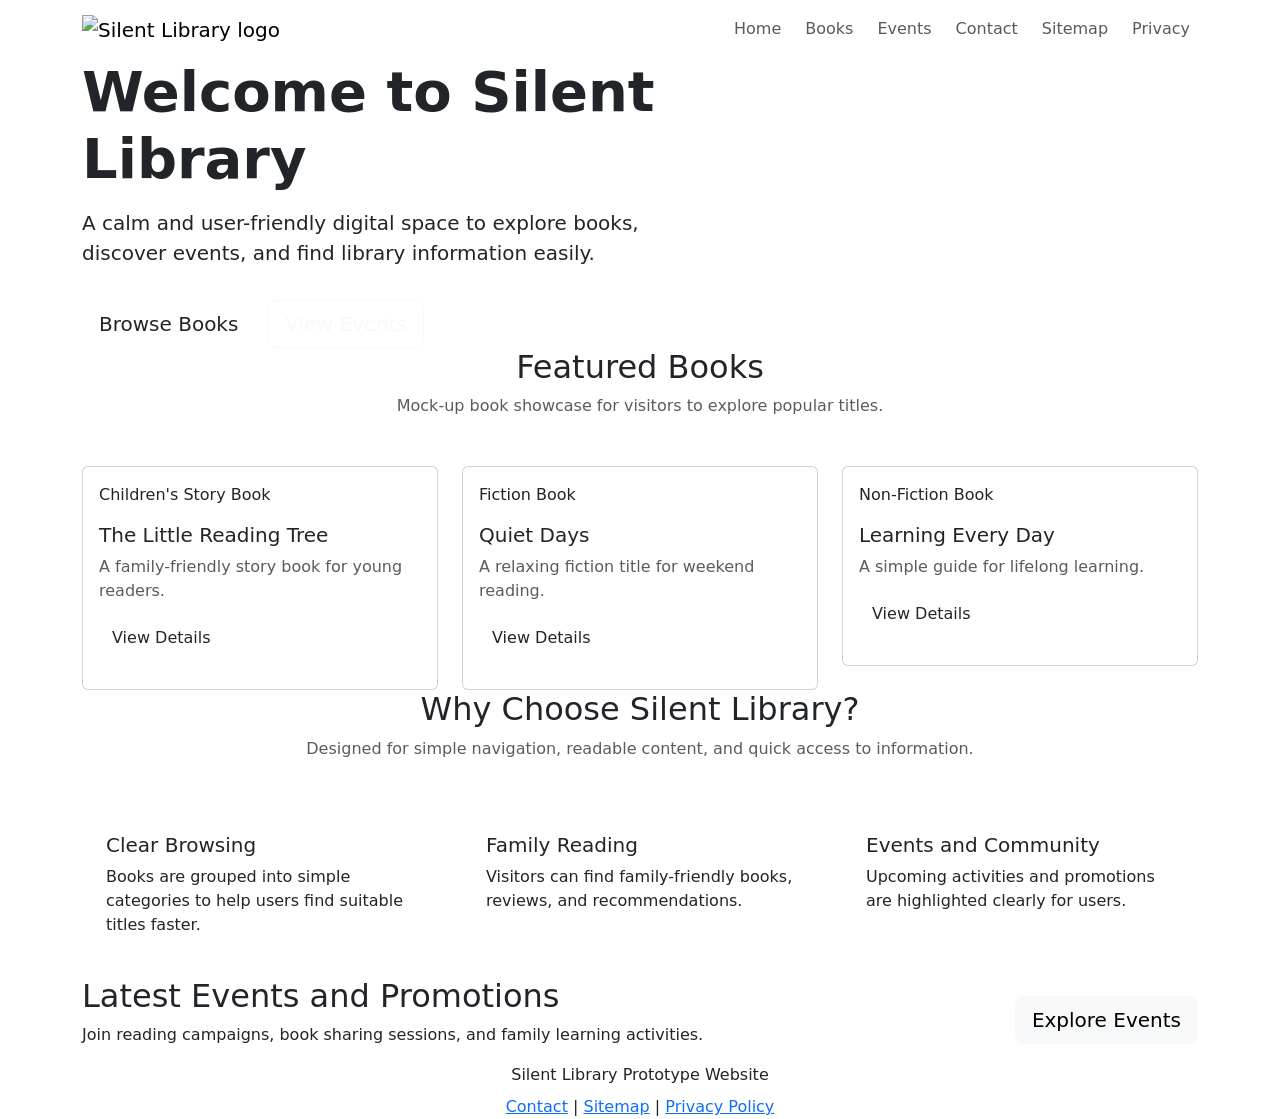
==== index.html @ 3399e1fa "Add files via upload" ====
<!doctype html>
<html lang="en">
  <head>
    <meta charset="UTF-8" />
    <meta name="viewport" content="width=device-width, initial-scale=1.0" />
    <title>Silent Library | Home</title>
    <link
      href="https://cdn.jsdelivr.net/npm/bootstrap@5.3.3/dist/css/bootstrap.min.css"
      rel="stylesheet"
    />
    <link rel="stylesheet" href="style.css" />
  </head>
  <body>
    <!-- Header / Navigation -->
    <nav class="navbar navbar-expand-lg sticky-top">
      <div class="container">
        <a class="navbar-brand" href="index.html">
          <img
            src="SilentLibraryLogo.png"
            alt="Silent Library logo"
            height="40"
          />
          <span class="visually-hidden">Silent Library</span>
        </a>
        <div class="navbar-nav ms-auto flex-row flex-wrap gap-2">
          <a class="nav-link" href="index.html">Home</a>
          <a class="nav-link" href="books.html">Books</a>
          <a class="nav-link" href="events.html">Events</a>
          <a class="nav-link" href="contact.html">Contact</a>
          <a class="nav-link" href="sitemap.html">Sitemap</a>
          <a class="nav-link" href="privacy.html">Privacy</a>
        </div>
      </div>
    </nav>

    <!-- Hero Section -->
    <header class="hero-section">
      <div class="container">
        <div class="row align-items-center">
          <div class="col-lg-7">
            <h1 class="display-4 fw-bold">Welcome to Silent Library</h1>
            <p class="lead mt-3">
              A calm and user-friendly digital space to explore books, discover
              events, and find library information easily.
            </p>
            <a href="books.html" class="btn btn-main btn-lg mt-3 me-2"
              >Browse Books</a
            >
            <a href="events.html" class="btn btn-outline-light btn-lg mt-3"
              >View Events</a
            >
          </div>
        </div>
      </div>
    </header>

    <!-- Featured Books -->
    <section class="section-padding">
      <div class="container">
        <div class="text-center mb-5">
          <h2>Featured Books</h2>
          <p class="text-muted">
            Mock-up book showcase for visitors to explore popular titles.
          </p>
        </div>
        <div class="row g-4">
          <div class="col-md-4">
            <div class="card custom-card p-3">
              <div class="book-cover-box">Children's Story Book</div>
              <div class="card-body px-0">
                <h5>The Little Reading Tree</h5>
                <p class="text-muted">
                  A family-friendly story book for young readers.
                </p>
                <a href="book-details.html" class="btn btn-outline-main"
                  >View Details</a
                >
              </div>
            </div>
          </div>
          <div class="col-md-4">
            <div class="card custom-card p-3">
              <div class="book-cover-box">Fiction Book</div>
              <div class="card-body px-0">
                <h5>Quiet Days</h5>
                <p class="text-muted">
                  A relaxing fiction title for weekend reading.
                </p>
                <a href="book-details.html" class="btn btn-outline-main"
                  >View Details</a
                >
              </div>
            </div>
          </div>
          <div class="col-md-4">
            <div class="card custom-card p-3">
              <div class="book-cover-box">Non-Fiction Book</div>
              <div class="card-body px-0">
                <h5>Learning Every Day</h5>
                <p class="text-muted">A simple guide for lifelong learning.</p>
                <a href="book-details.html" class="btn btn-outline-main"
                  >View Details</a
                >
              </div>
            </div>
          </div>
        </div>
      </div>
    </section>

    <!-- Why Choose Us -->
    <section class="section-padding bg-soft">
      <div class="container">
        <div class="text-center mb-5">
          <h2>Why Choose Silent Library?</h2>
          <p class="text-muted">
            Designed for simple navigation, readable content, and quick access
            to information.
          </p>
        </div>
        <div class="row g-4">
          <div class="col-md-4">
            <div class="custom-card p-4 bg-white">
              <h5>Clear Browsing</h5>
              <p>
                Books are grouped into simple categories to help users find
                suitable titles faster.
              </p>
            </div>
          </div>
          <div class="col-md-4">
            <div class="custom-card p-4 bg-white">
              <h5>Family Reading</h5>
              <p>
                Visitors can find family-friendly books, reviews, and
                recommendations.
              </p>
            </div>
          </div>
          <div class="col-md-4">
            <div class="custom-card p-4 bg-white">
              <h5>Events and Community</h5>
              <p>
                Upcoming activities and promotions are highlighted clearly for
                users.
              </p>
            </div>
          </div>
        </div>
      </div>
    </section>

    <!-- Events Highlight -->
    <section class="section-padding">
      <div class="container">
        <div class="event-banner">
          <div class="row align-items-center">
            <div class="col-lg-8">
              <h2>Latest Events and Promotions</h2>
              <p>
                Join reading campaigns, book sharing sessions, and family
                learning activities.
              </p>
            </div>
            <div class="col-lg-4 text-lg-end">
              <a href="events.html" class="btn btn-light btn-lg"
                >Explore Events</a
              >
            </div>
          </div>
        </div>
      </div>
    </section>

    <!-- Footer -->
    <footer>
      <div class="container text-center">
        <p class="mb-2">Silent Library Prototype Website</p>
        <a href="contact.html">Contact</a> |
        <a href="sitemap.html">Sitemap</a> |
        <a href="privacy.html">Privacy Policy</a>
      </div>
    </footer>
  </body>
</html>
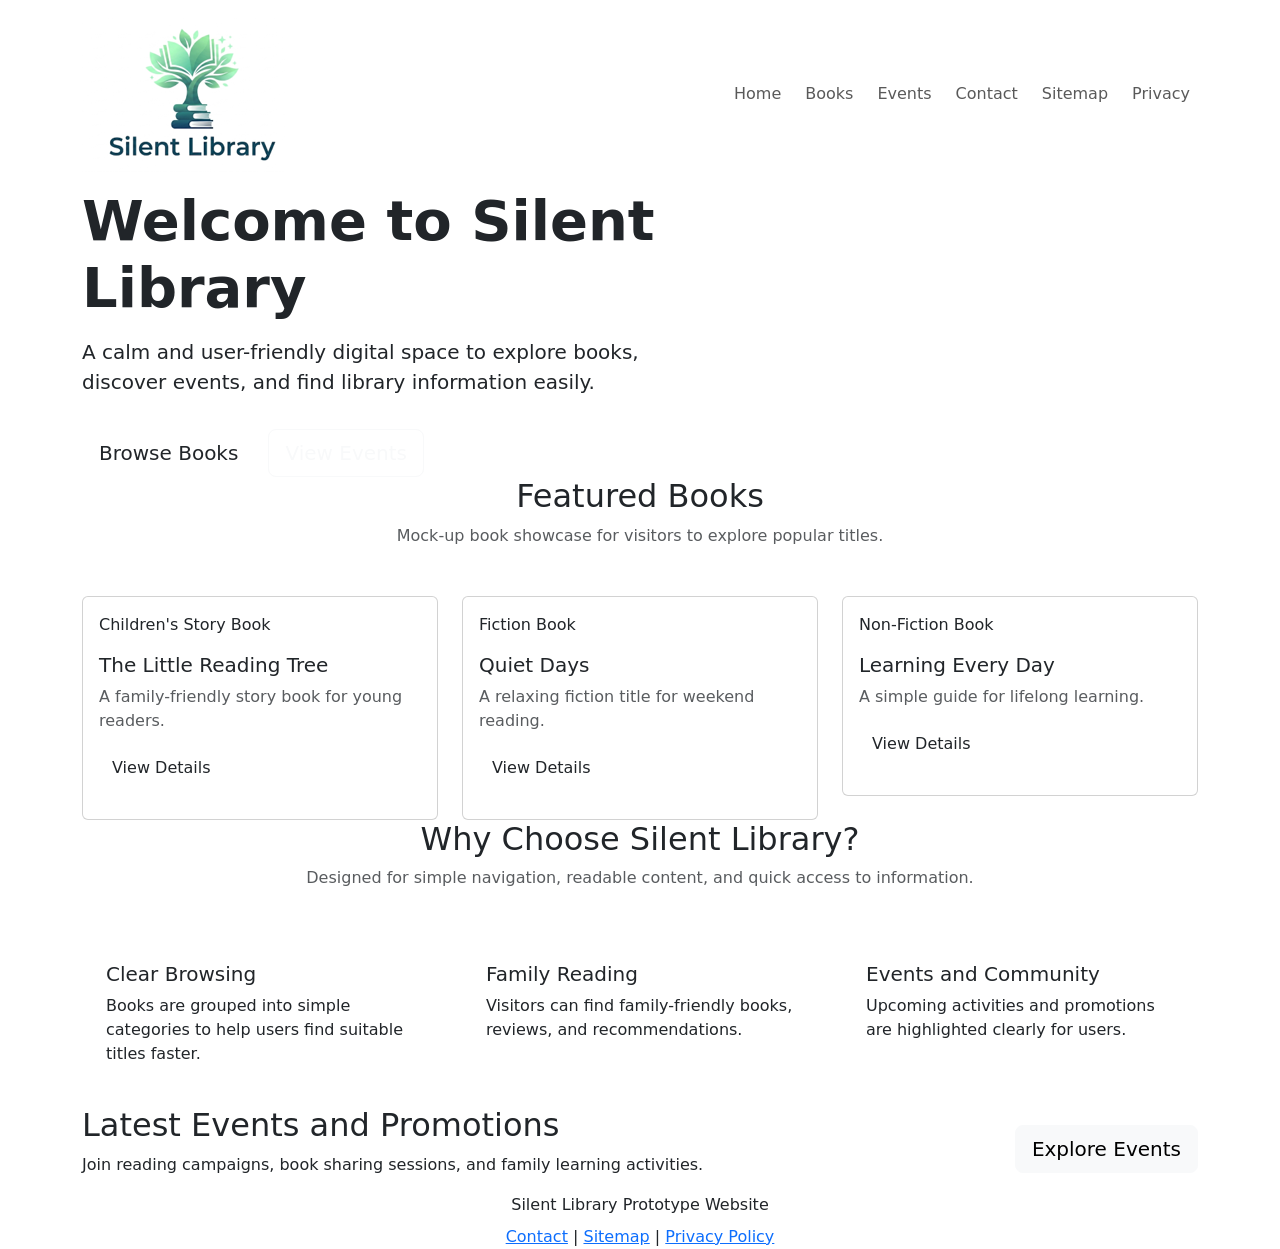
==== commit 0ee84995: "Update index.html" ====
--- a/index.html
+++ b/index.html
@@ -15,11 +15,7 @@
     <nav class="navbar navbar-expand-lg sticky-top">
       <div class="container">
         <a class="navbar-brand" href="index.html">
-          <img
-            src="SilentLibraryLogo.png"
-            alt="Silent Library logo"
-            height="40"
-          />
+          <img class="logo" src="/images/SilentLibraryLogo.png" alt="Silent Library logo" />
           <span class="visually-hidden">Silent Library</span>
         </a>
         <div class="navbar-nav ms-auto flex-row flex-wrap gap-2">
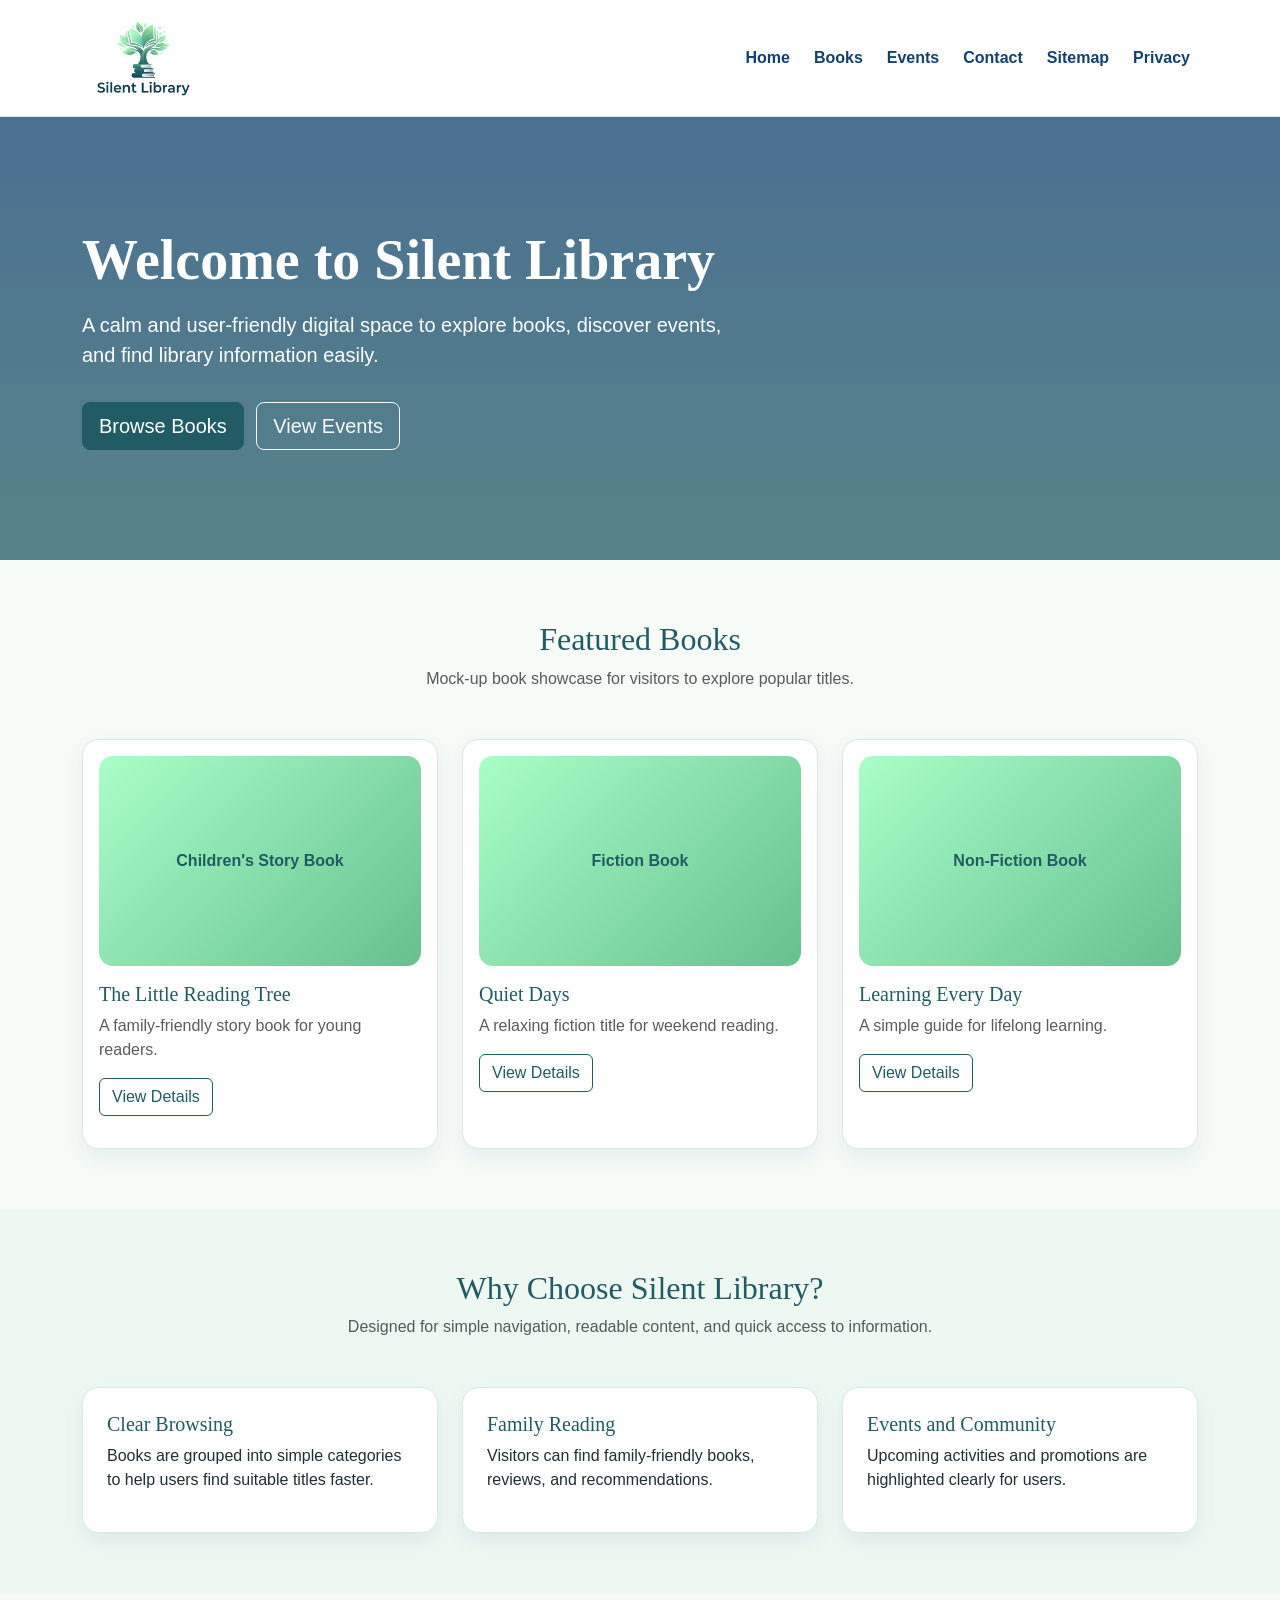
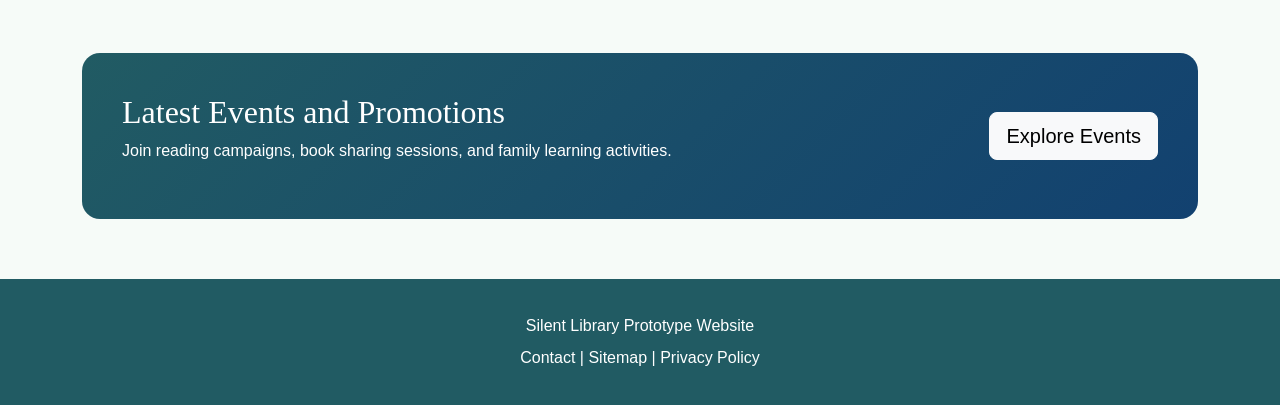
==== commit 9f1e9818: "Update index.html" ====
--- a/index.html
+++ b/index.html
@@ -8,7 +8,7 @@
       href="https://cdn.jsdelivr.net/npm/bootstrap@5.3.3/dist/css/bootstrap.min.css"
       rel="stylesheet"
     />
-    <link rel="stylesheet" href="style.css" />
+    <link rel="stylesheet" href="/css/style.css" />
   </head>
   <body>
     <!-- Header / Navigation -->
--- a/css/style.css
+++ b/css/style.css
@@ -0,0 +1,207 @@
+/* Silent Library Website
+   Beginner-friendly custom CSS
+   Bootstrap handles most layout. This file only adds colours and small styling.
+*/
+
+:root {
+  --mint: #aaffc7;
+  --green: #67c090;
+  --teal: #215b63;
+  --navy: #124170;
+  --light: #f6fbf8;
+  --dark: #1f2f35;
+}
+
+body {
+  font-family: Arial, Helvetica, sans-serif;
+  color: var(--dark);
+  background-color: var(--light);
+}
+
+h1,
+h2,
+h3,
+h4,
+h5 {
+  font-family: Georgia, "Times New Roman", serif;
+  color: var(--teal);
+}
+
+/* Navbar */
+.navbar {
+  background-color: white;
+  border-bottom: 1px solid #d9e8e3;
+}
+
+.navbar-brand {
+  color: var(--teal) !important;
+  font-weight: bold;
+  font-family: Georgia, "Times New Roman", serif;
+}
+
+.navbar-brand img {
+  height: 90px;
+}
+
+.nav-link {
+  color: var(--navy) !important;
+  font-weight: 600;
+}
+
+.nav-link:hover {
+  color: var(--teal) !important;
+  text-decoration: underline;
+}
+
+/* Hero section */
+.hero-section {
+  background:
+    linear-gradient(rgba(18, 65, 112, 0.75), rgba(33, 91, 99, 0.75)),
+    url("https://images.unsplash.com/photo-1521587760476-6c12a4b040da?auto=format&fit=crop&w=1600&q=80");
+  background-size: cover;
+  background-position: center;
+  color: white;
+  padding: 110px 0;
+}
+
+.hero-section h1,
+.hero-section p {
+  color: white;
+}
+
+.section-padding {
+  padding: 60px 0;
+}
+
+.bg-soft {
+  background-color: #eef8f3;
+}
+
+/* Cards */
+.custom-card {
+  border: 1px solid #d9e8e3;
+  border-radius: 16px;
+  box-shadow: 0 8px 20px rgba(18, 65, 112, 0.08);
+  height: 100%;
+}
+
+.book-cover-box {
+  min-height: 210px;
+  background: linear-gradient(135deg, var(--mint), var(--green));
+  border-radius: 14px;
+  display: flex;
+  align-items: center;
+  justify-content: center;
+  color: var(--teal);
+  font-weight: bold;
+  text-align: center;
+  padding: 20px;
+}
+
+.event-banner {
+  background: linear-gradient(135deg, var(--teal), var(--navy));
+  color: white;
+  border-radius: 18px;
+  padding: 40px;
+}
+
+.event-banner h2,
+.event-banner p {
+  color: white;
+}
+
+.badge-category {
+  background-color: var(--mint);
+  color: var(--teal);
+  border: 1px solid var(--green);
+}
+
+.btn-main {
+  background-color: var(--teal);
+  border-color: var(--teal);
+  color: white;
+}
+
+.btn-main:hover {
+  background-color: var(--navy);
+  border-color: var(--navy);
+  color: white;
+}
+
+.btn-outline-main {
+  border-color: var(--teal);
+  color: var(--teal);
+}
+
+.btn-outline-main:hover {
+  background-color: var(--teal);
+  color: white;
+}
+
+/* Mock-up boxes */
+.mock-box {
+  border: 2px dashed #b6cbc5;
+  border-radius: 16px;
+  background-color: white;
+  padding: 25px;
+}
+
+.review-box {
+  border-left: 5px solid var(--green);
+  background-color: #f7fcfa;
+  padding: 18px;
+  border-radius: 12px;
+}
+
+/* Contact map */
+.map-frame {
+  width: 100%;
+  min-height: 380px;
+  border: 0;
+  border-radius: 16px;
+}
+
+/* Sitemap */
+.sitemap-box {
+  border: 1px solid #d9e8e3;
+  border-radius: 14px;
+  padding: 20px;
+  background-color: white;
+}
+
+.sitemap-box a {
+  color: var(--navy);
+  font-weight: 600;
+  text-decoration: none;
+}
+
+.sitemap-box a:hover {
+  text-decoration: underline;
+}
+
+/* Footer */
+footer {
+  background-color: var(--teal);
+  color: white;
+  padding: 35px 0;
+}
+
+footer a {
+  color: white;
+  text-decoration: none;
+}
+
+footer a:hover {
+  text-decoration: underline;
+}
+
+/* Responsive helper */
+@media (max-width: 768px) {
+  .hero-section {
+    padding: 70px 0;
+  }
+
+  .event-banner {
+    padding: 25px;
+  }
+}
